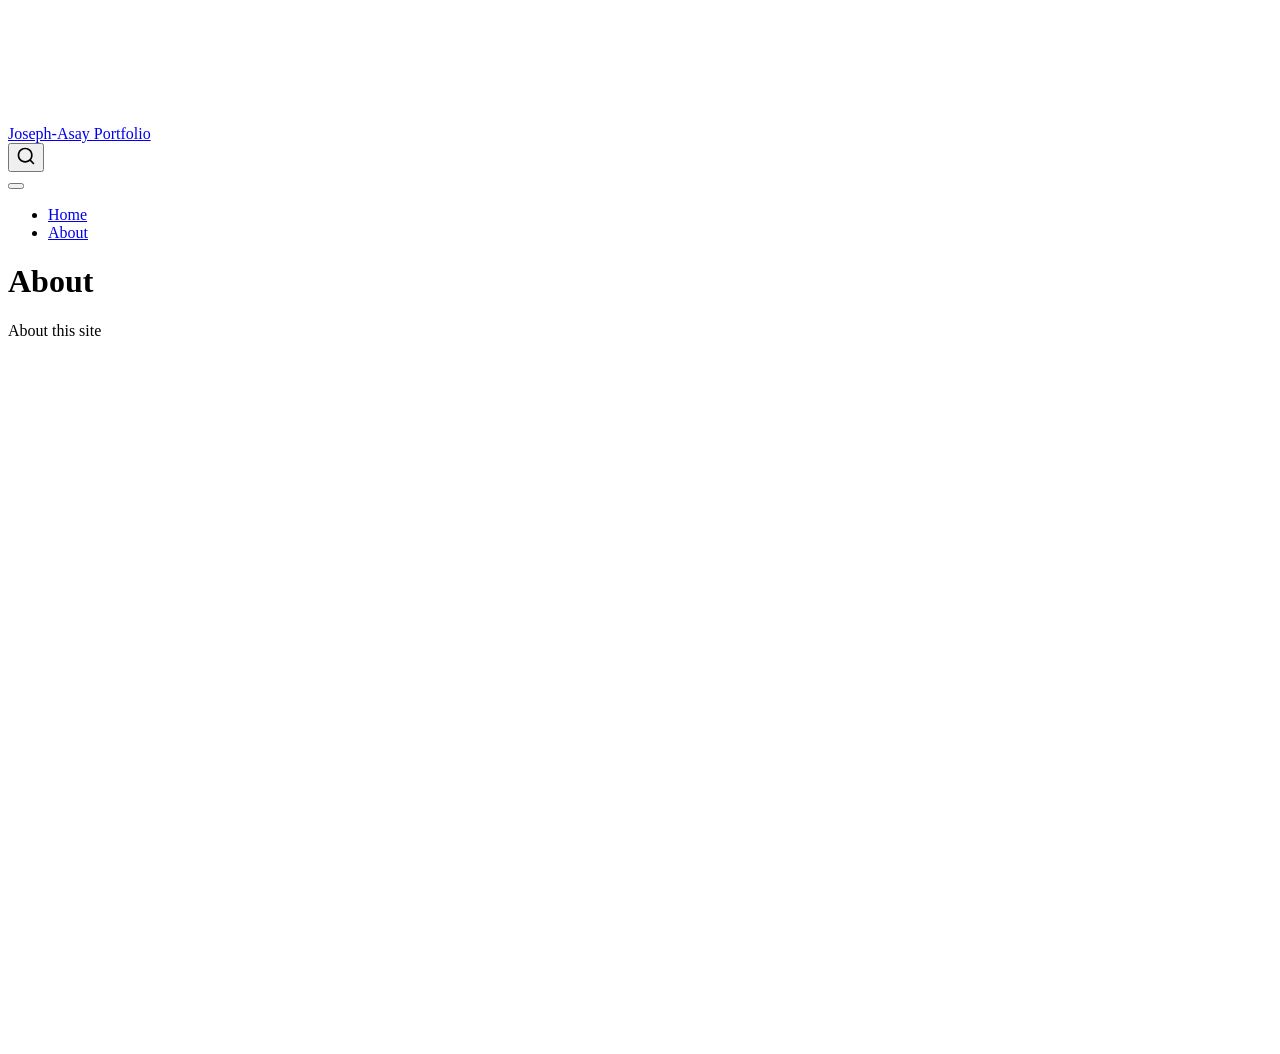
==== docs/about.html @ f4db393e "Initial commit: Quarto portfolio website" ====
<!DOCTYPE html>
<html xmlns="http://www.w3.org/1999/xhtml" lang="en" xml:lang="en"><head>

<meta charset="utf-8">
<meta name="generator" content="quarto-1.10.18">

<meta name="viewport" content="width=device-width, initial-scale=1.0, user-scalable=yes">


<title>About – Joseph-Asay Portfolio</title>
<style>
/* Default styles provided by pandoc.
** See https://pandoc.org/MANUAL.html#variables-for-html for config info.
*/
span.smallcaps{font-variant: small-caps;}
div.columns{display: flex; gap: 1.5em;}
div.column{flex: auto;}
@media screen {
div.columns{gap: min(4vw, 1.5em);}
div.column{overflow-x: auto;}
}
div.hanging-indent{margin-left: 1.5em; text-indent: -1.5em;}
ul.task-list{list-style: none;}
ul.task-list li input[type="checkbox"] {
  width: 0.8em;
  margin: 0 0.8em 0.2em -1em; /* quarto-specific, see https://github.com/quarto-dev/quarto-cli/issues/4556 */ 
  vertical-align: middle;
}
</style>


<script src="site_libs/quarto-nav/quarto-nav.js"></script>
<script src="site_libs/quarto-nav/headroom.min.js"></script>
<script src="site_libs/clipboard/clipboard.min.js"></script>
<script src="site_libs/quarto-search/autocomplete.umd.js"></script>
<script src="site_libs/quarto-search/fuse.min.js"></script>
<script src="site_libs/quarto-search/quarto-search.js"></script>
<meta name="quarto:offset" content="./">
<script src="site_libs/quarto-html/quarto.js" type="module"></script>
<script src="site_libs/quarto-html/tabsets/tabsets.js" type="module"></script>
<script src="site_libs/quarto-html/popper.min.js"></script>
<script src="site_libs/quarto-html/tippy.umd.min.js"></script>
<script src="site_libs/quarto-html/anchor.min.js"></script>
<link href="site_libs/quarto-html/tippy.css" rel="stylesheet">
<link href="site_libs/quarto-html/quarto-syntax-highlighting-64a204ab8560d761af7679ceaba22944.css" rel="stylesheet" id="quarto-text-highlighting-styles">
<script src="site_libs/bootstrap/bootstrap.min.js"></script>
<link href="site_libs/bootstrap/bootstrap-icons.css" rel="stylesheet">
<link href="site_libs/bootstrap/bootstrap-172ba59bd5e0b52282274ba0c0cc16fc.min.css" rel="stylesheet" append-hash="true" id="quarto-bootstrap" data-mode="light">
<script id="quarto-search-options" type="application/json">{
  "location": "navbar",
  "copy-button": false,
  "collapse-after": 3,
  "panel-placement": "end",
  "type": "overlay",
  "limit": 50,
  "keyboard-shortcut": [
    "f",
    "/",
    "s"
  ],
  "show-item-context": false,
  "language": {
    "search-no-results-text": "No results",
    "search-matching-documents-text": "matching documents",
    "search-copy-link-title": "Copy link to search",
    "search-hide-matches-text": "Hide additional matches",
    "search-more-match-text": "more match in this document",
    "search-more-matches-text": "more matches in this document",
    "search-clear-button-title": "Clear",
    "search-text-placeholder": "",
    "search-detached-cancel-button-title": "Cancel",
    "search-submit-button-title": "Submit",
    "search-label": "Search"
  }
}</script>


<link rel="stylesheet" href="styles.css">
</head>

<body class="nav-fixed quarto-light">

<div id="quarto-search-results"></div>
  <header id="quarto-header" class="headroom fixed-top">
    <nav class="navbar navbar-expand-lg " data-bs-theme="dark">
      <div class="navbar-container container-fluid">
      <div class="navbar-brand-container mx-auto">
    <a class="navbar-brand" href="./index.html">
    <span class="navbar-title">Joseph-Asay Portfolio</span>
    </a>
  </div>
            <div id="quarto-search" class="" title="Search"></div>
          <button class="navbar-toggler" type="button" data-bs-toggle="collapse" data-bs-target="#navbarCollapse" aria-controls="navbarCollapse" role="menu" aria-expanded="false" aria-label="Toggle navigation" onclick="if (window.quartoToggleHeadroom) { window.quartoToggleHeadroom(); }">
  <span class="navbar-toggler-icon"></span>
</button>
          <div class="collapse navbar-collapse" id="navbarCollapse">
            <ul class="navbar-nav navbar-nav-scroll me-auto">
  <li class="nav-item">
    <a class="nav-link" href="./index.html"> 
<span class="menu-text">Home</span></a>
  </li>  
  <li class="nav-item">
    <a class="nav-link active" href="./about.html" aria-current="page"> 
<span class="menu-text">About</span></a>
  </li>  
</ul>
          </div> <!-- /navcollapse -->
            <div class="quarto-navbar-tools">
</div>
      </div> <!-- /container-fluid -->
    </nav>
</header>
<!-- content -->
<div id="quarto-content" class="quarto-container page-columns page-rows-contents page-layout-article page-navbar">
<!-- sidebar -->
<!-- margin-sidebar -->
    <div id="quarto-margin-sidebar" class="sidebar margin-sidebar zindex-bottom">
        
    </div>
<!-- main -->
<main class="content" id="quarto-document-content">

<header id="title-block-header" class="quarto-title-block default">
<div class="quarto-title">
<h1 class="title">About</h1>
</div>



<div class="quarto-title-meta">

    
  
    
  </div>
  


</header>


<p>About this site</p>



</main> <!-- /main -->
<script id="quarto-html-after-body" type="application/javascript">
  window.document.addEventListener("DOMContentLoaded", function (event) {
    const icon = "";
    const anchorJS = new window.AnchorJS();
    anchorJS.options = {
      placement: 'right',
      icon: icon
    };
    anchorJS.add('.anchored');
    const isCodeAnnotation = (el) => {
      for (const clz of el.classList) {
        if (clz.startsWith('code-annotation-')) {                     
          return true;
        }
      }
      return false;
    }
    const onCopySuccess = function(e) {
      // button target
      const button = e.trigger;
      // don't keep focus
      button.blur();
      // flash "checked"
      button.classList.add('code-copy-button-checked');
      var currentTitle = button.getAttribute("title");
      button.setAttribute("title", "Copied!");
      let tooltip;
      if (window.bootstrap) {
        button.setAttribute("data-bs-toggle", "tooltip");
        button.setAttribute("data-bs-placement", "left");
        button.setAttribute("data-bs-title", "Copied!");
        tooltip = new bootstrap.Tooltip(button, 
          { trigger: "manual", 
            customClass: "code-copy-button-tooltip",
            offset: [0, -8]});
        tooltip.show();    
      }
      setTimeout(function() {
        if (tooltip) {
          tooltip.hide();
          button.removeAttribute("data-bs-title");
          button.removeAttribute("data-bs-toggle");
          button.removeAttribute("data-bs-placement");
        }
        button.setAttribute("title", currentTitle);
        button.classList.remove('code-copy-button-checked');
      }, 1000);
      // clear code selection
      e.clearSelection();
    }
    const getTextToCopy = function(trigger) {
      const outerScaffold = trigger.parentElement.cloneNode(true);
      const codeEl = outerScaffold.querySelector('code');
      for (const childEl of codeEl.children) {
        if (isCodeAnnotation(childEl)) {
          childEl.remove();
        }
      }
      return codeEl.innerText;
    }
    const clipboard = new window.ClipboardJS('.code-copy-button:not([data-in-quarto-modal])', {
      text: getTextToCopy
    });
    clipboard.on('success', onCopySuccess);
    if (window.document.getElementById('quarto-embedded-source-code-modal')) {
      const clipboardModal = new window.ClipboardJS('.code-copy-button[data-in-quarto-modal]', {
        text: getTextToCopy,
        container: window.document.getElementById('quarto-embedded-source-code-modal')
      });
      clipboardModal.on('success', onCopySuccess);
    }
      var localhostRegex = new RegExp(/^(?:http|https):\/\/localhost\:?[0-9]*\//);
      var mailtoRegex = new RegExp(/^mailto:/);
        var filterRegex = new RegExp('/' + window.location.host + '/');
      var isInternal = (href) => {
          return filterRegex.test(href) || localhostRegex.test(href) || mailtoRegex.test(href);
      }
      // Inspect non-navigation links and adorn them if external
     var links = window.document.querySelectorAll('a[href]:not(.nav-link):not(.navbar-brand):not(.toc-action):not(.sidebar-link):not(.sidebar-item-toggle):not(.pagination-link):not(.no-external):not([aria-hidden]):not(.dropdown-item):not(.quarto-navigation-tool):not(.about-link)');
      for (var i=0; i<links.length; i++) {
        const link = links[i];
        if (!isInternal(link.href)) {
          // undo the damage that might have been done by quarto-nav.js in the case of
          // links that we want to consider external
          if (link.dataset.originalHref !== undefined) {
            link.href = link.dataset.originalHref;
          }
        }
      }
    function tippyHover(el, contentFn, onTriggerFn, onUntriggerFn) {
      const config = {
        allowHTML: true,
        maxWidth: 500,
        delay: 100,
        arrow: false,
        appendTo: function(el) {
            return el.parentElement;
        },
        interactive: true,
        interactiveBorder: 10,
        theme: 'quarto',
        placement: 'bottom-start',
      };
      if (contentFn) {
        config.content = contentFn;
      }
      if (onTriggerFn) {
        config.onTrigger = onTriggerFn;
      }
      if (onUntriggerFn) {
        config.onUntrigger = onUntriggerFn;
      }
      window.tippy(el, config); 
    }
    const noterefs = window.document.querySelectorAll('a[role="doc-noteref"]');
    for (var i=0; i<noterefs.length; i++) {
      const ref = noterefs[i];
      tippyHover(ref, function() {
        // use id or data attribute instead here
        let href = ref.getAttribute('data-footnote-href') || ref.getAttribute('href');
        try { href = new URL(href).hash; } catch {}
        const id = href.replace(/^#\/?/, "");
        const note = window.document.getElementById(id);
        if (note) {
          return note.innerHTML;
        } else {
          return "";
        }
      });
    }
    const xrefs = window.document.querySelectorAll('a.quarto-xref');
    const processXRef = (id, note) => {
      // Strip column container classes
      const stripColumnClz = (el) => {
        el.classList.remove("page-full", "page-columns");
        if (el.children) {
          for (const child of el.children) {
            stripColumnClz(child);
          }
        }
      }
      stripColumnClz(note)
      if (id === null || id.startsWith('sec-')) {
        // Special case sections, only their first couple elements
        const container = document.createElement("div");
        if (note.children && note.children.length > 2) {
          container.appendChild(note.children[0].cloneNode(true));
          for (let i = 1; i < note.children.length; i++) {
            const child = note.children[i];
            if (child.tagName === "P" && child.innerText === "") {
              continue;
            } else {
              container.appendChild(child.cloneNode(true));
              break;
            }
          }
          if (window.Quarto?.typesetMath) {
            window.Quarto.typesetMath(container);
          }
          return container.innerHTML
        } else {
          if (window.Quarto?.typesetMath) {
            window.Quarto.typesetMath(note);
          }
          return note.innerHTML;
        }
      } else {
        // Remove any anchor links if they are present
        const anchorLink = note.querySelector('a.anchorjs-link');
        if (anchorLink) {
          anchorLink.remove();
        }
        if (window.Quarto?.typesetMath) {
          window.Quarto.typesetMath(note);
        }
        if (note.classList.contains("callout")) {
          return note.outerHTML;
        } else {
          return note.innerHTML;
        }
      }
    }
    for (var i=0; i<xrefs.length; i++) {
      const xref = xrefs[i];
      tippyHover(xref, undefined, function(instance) {
        instance.disable();
        let url = xref.getAttribute('href');
        let hash = undefined; 
        if (url.startsWith('#')) {
          hash = url;
        } else {
          try { hash = new URL(url).hash; } catch {}
        }
        if (hash) {
          const id = hash.replace(/^#\/?/, "");
          const note = window.document.getElementById(id);
          if (note !== null) {
            try {
              const html = processXRef(id, note.cloneNode(true));
              instance.setContent(html);
            } finally {
              instance.enable();
              instance.show();
            }
          } else {
            // See if we can fetch this
            fetch(url.split('#')[0])
            .then(res => res.text())
            .then(html => {
              const parser = new DOMParser();
              const htmlDoc = parser.parseFromString(html, "text/html");
              const note = htmlDoc.getElementById(id);
              if (note !== null) {
                const html = processXRef(id, note);
                instance.setContent(html);
              } 
            }).finally(() => {
              instance.enable();
              instance.show();
            });
          }
        } else {
          // See if we can fetch a full url (with no hash to target)
          // This is a special case and we should probably do some content thinning / targeting
          fetch(url)
          .then(res => res.text())
          .then(html => {
            const parser = new DOMParser();
            const htmlDoc = parser.parseFromString(html, "text/html");
            const note = htmlDoc.querySelector('main.content');
            if (note !== null) {
              // This should only happen for chapter cross references
              // (since there is no id in the URL)
              // remove the first header
              if (note.children.length > 0 && note.children[0].tagName === "HEADER") {
                note.children[0].remove();
              }
              const html = processXRef(null, note);
              instance.setContent(html);
            } 
          }).finally(() => {
            instance.enable();
            instance.show();
          });
        }
      }, function(instance) {
      });
    }
        let selectedAnnoteEl;
        const selectorForAnnotation = ( cell, annotation) => {
          let cellAttr = 'data-code-cell="' + cell + '"';
          let lineAttr = 'data-code-annotation="' +  annotation + '"';
          const selector = 'span[' + cellAttr + '][' + lineAttr + ']';
          return selector;
        }
        const selectCodeLines = (annoteEl) => {
          const doc = window.document;
          const targetCell = annoteEl.getAttribute("data-target-cell");
          const targetAnnotation = annoteEl.getAttribute("data-target-annotation");
          const annoteSpan = window.document.querySelector(selectorForAnnotation(targetCell, targetAnnotation));
          const lines = annoteSpan.getAttribute("data-code-lines").split(",");
          const lineIds = lines.map((line) => {
            return targetCell + "-" + line;
          })
          let top = null;
          let height = null;
          let parent = null;
          if (lineIds.length > 0) {
              //compute the position of the single el (top and bottom and make a div)
              const el = window.document.getElementById(lineIds[0]);
              top = el.offsetTop;
              height = el.offsetHeight;
              parent = el.parentElement.parentElement;
            if (lineIds.length > 1) {
              const lastEl = window.document.getElementById(lineIds[lineIds.length - 1]);
              const bottom = lastEl.offsetTop + lastEl.offsetHeight;
              height = bottom - top;
            }
            if (top !== null && height !== null && parent !== null) {
              // cook up a div (if necessary) and position it 
              let div = window.document.getElementById("code-annotation-line-highlight");
              if (div === null) {
                div = window.document.createElement("div");
                div.setAttribute("id", "code-annotation-line-highlight");
                div.style.position = 'absolute';
                parent.appendChild(div);
              }
              div.style.top = top - 2 + "px";
              div.style.height = height + 4 + "px";
              div.style.left = 0;
              let gutterDiv = window.document.getElementById("code-annotation-line-highlight-gutter");
              if (gutterDiv === null) {
                gutterDiv = window.document.createElement("div");
                gutterDiv.setAttribute("id", "code-annotation-line-highlight-gutter");
                gutterDiv.style.position = 'absolute';
                const codeCell = window.document.getElementById(targetCell);
                const gutter = codeCell.querySelector('.code-annotation-gutter');
                gutter.appendChild(gutterDiv);
              }
              gutterDiv.style.top = top - 2 + "px";
              gutterDiv.style.height = height + 4 + "px";
            }
            selectedAnnoteEl = annoteEl;
          }
        };
        const unselectCodeLines = () => {
          const elementsIds = ["code-annotation-line-highlight", "code-annotation-line-highlight-gutter"];
          elementsIds.forEach((elId) => {
            const div = window.document.getElementById(elId);
            if (div) {
              div.remove();
            }
          });
          selectedAnnoteEl = undefined;
        };
          // Handle positioning of the toggle
      window.addEventListener(
        "resize",
        throttle(() => {
          elRect = undefined;
          if (selectedAnnoteEl) {
            selectCodeLines(selectedAnnoteEl);
          }
        }, 10)
      );
      function throttle(fn, ms) {
      let throttle = false;
      let timer;
        return (...args) => {
          if(!throttle) { // first call gets through
              fn.apply(this, args);
              throttle = true;
          } else { // all the others get throttled
              if(timer) clearTimeout(timer); // cancel #2
              timer = setTimeout(() => {
                fn.apply(this, args);
                timer = throttle = false;
              }, ms);
          }
        };
      }
        // Attach click handler to the DT
        const annoteDls = window.document.querySelectorAll('dt[data-target-cell]');
        for (const annoteDlNode of annoteDls) {
          annoteDlNode.addEventListener('click', (event) => {
            const clickedEl = event.target;
            if (clickedEl !== selectedAnnoteEl) {
              unselectCodeLines();
              const activeEl = window.document.querySelector('dt[data-target-cell].code-annotation-active');
              if (activeEl) {
                activeEl.classList.remove('code-annotation-active');
              }
              selectCodeLines(clickedEl);
              clickedEl.classList.add('code-annotation-active');
            } else {
              // Unselect the line
              unselectCodeLines();
              clickedEl.classList.remove('code-annotation-active');
            }
          });
        }
    const findCites = (el) => {
      const parentEl = el.parentElement;
      if (parentEl) {
        const cites = parentEl.dataset.cites;
        if (cites) {
          return {
            el,
            cites: cites.split(' ')
          };
        } else {
          return findCites(el.parentElement)
        }
      } else {
        return undefined;
      }
    };
    var bibliorefs = window.document.querySelectorAll('a[role="doc-biblioref"]');
    for (var i=0; i<bibliorefs.length; i++) {
      const ref = bibliorefs[i];
      const citeInfo = findCites(ref);
      if (citeInfo) {
        tippyHover(citeInfo.el, function() {
          var popup = window.document.createElement('div');
          citeInfo.cites.forEach(function(cite) {
            var citeDiv = window.document.createElement('div');
            citeDiv.classList.add('hanging-indent');
            citeDiv.classList.add('csl-entry');
            var biblioDiv = window.document.getElementById('ref-' + cite);
            if (biblioDiv) {
              citeDiv.innerHTML = biblioDiv.innerHTML;
            }
            popup.appendChild(citeDiv);
          });
          return popup.innerHTML;
        });
      }
    }
  });
  </script>
</div> <!-- /content -->




</body></html>
---- docs/site_libs/quarto-html/tippy.css ----
.tippy-box[data-animation=fade][data-state=hidden]{opacity:0}[data-tippy-root]{max-width:calc(100vw - 10px)}.tippy-box{position:relative;background-color:#333;color:#fff;border-radius:4px;font-size:14px;line-height:1.4;white-space:normal;outline:0;transition-property:transform,visibility,opacity}.tippy-box[data-placement^=top]>.tippy-arrow{bottom:0}.tippy-box[data-placement^=top]>.tippy-arrow:before{bottom:-7px;left:0;border-width:8px 8px 0;border-top-color:initial;transform-origin:center top}.tippy-box[data-placement^=bottom]>.tippy-arrow{top:0}.tippy-box[data-placement^=bottom]>.tippy-arrow:before{top:-7px;left:0;border-width:0 8px 8px;border-bottom-color:initial;transform-origin:center bottom}.tippy-box[data-placement^=left]>.tippy-arrow{right:0}.tippy-box[data-placement^=left]>.tippy-arrow:before{border-width:8px 0 8px 8px;border-left-color:initial;right:-7px;transform-origin:center left}.tippy-box[data-placement^=right]>.tippy-arrow{left:0}.tippy-box[data-placement^=right]>.tippy-arrow:before{left:-7px;border-width:8px 8px 8px 0;border-right-color:initial;transform-origin:center right}.tippy-box[data-inertia][data-state=visible]{transition-timing-function:cubic-bezier(.54,1.5,.38,1.11)}.tippy-arrow{width:16px;height:16px;color:#333}.tippy-arrow:before{content:"";position:absolute;border-color:transparent;border-style:solid}.tippy-content{position:relative;padding:5px 9px;z-index:1}
---- docs/site_libs/quarto-html/quarto-syntax-highlighting-64a204ab8560d761af7679ceaba22944.css ----
/* quarto syntax highlight colors */
:root {
  --quarto-hl-ot-color: #003B4F;
  --quarto-hl-at-color: #657422;
  --quarto-hl-ss-color: #20794D;
  --quarto-hl-an-color: #5E5E5E;
  --quarto-hl-fu-color: #4758AB;
  --quarto-hl-st-color: #20794D;
  --quarto-hl-cf-color: #003B4F;
  --quarto-hl-op-color: #5E5E5E;
  --quarto-hl-er-color: #AD0000;
  --quarto-hl-bn-color: #AD0000;
  --quarto-hl-al-color: #AD0000;
  --quarto-hl-va-color: #111111;
  --quarto-hl-bu-color: inherit;
  --quarto-hl-ex-color: inherit;
  --quarto-hl-pp-color: #AD0000;
  --quarto-hl-in-color: #5E5E5E;
  --quarto-hl-vs-color: #20794D;
  --quarto-hl-wa-color: #5E5E5E;
  --quarto-hl-do-color: #5E5E5E;
  --quarto-hl-im-color: #00769E;
  --quarto-hl-ch-color: #20794D;
  --quarto-hl-dt-color: #AD0000;
  --quarto-hl-fl-color: #AD0000;
  --quarto-hl-co-color: #5E5E5E;
  --quarto-hl-cv-color: #5E5E5E;
  --quarto-hl-cn-color: #8f5902;
  --quarto-hl-sc-color: #5E5E5E;
  --quarto-hl-dv-color: #AD0000;
  --quarto-hl-kw-color: #003B4F;
}

/* other quarto variables */
:root {
  --quarto-font-monospace: SFMono-Regular, Menlo, Monaco, Consolas, "Liberation Mono", "Courier New", monospace;
}

/* syntax highlight based on Pandoc's rules */
pre > code.sourceCode > span {
  color: #003B4F;
}

code.sourceCode > span {
  color: #003B4F;
}

div.sourceCode,
div.sourceCode pre.sourceCode {
  color: #003B4F;
}

/* Normal */
code span {
  color: #003B4F;
}

/* Alert */
code span.al {
  color: #AD0000;
  font-style: inherit;
}

/* Annotation */
code span.an {
  color: #5E5E5E;
  font-style: inherit;
}

/* Attribute */
code span.at {
  color: #657422;
  font-style: inherit;
}

/* BaseN */
code span.bn {
  color: #AD0000;
  font-style: inherit;
}

/* BuiltIn */
code span.bu {
  font-style: inherit;
}

/* ControlFlow */
code span.cf {
  color: #003B4F;
  font-weight: bold;
  font-style: inherit;
}

/* Char */
code span.ch {
  color: #20794D;
  font-style: inherit;
}

/* Constant */
code span.cn {
  color: #8f5902;
  font-style: inherit;
}

/* Comment */
code span.co {
  color: #5E5E5E;
  font-style: inherit;
}

/* CommentVar */
code span.cv {
  color: #5E5E5E;
  font-style: italic;
}

/* Documentation */
code span.do {
  color: #5E5E5E;
  font-style: italic;
}

/* DataType */
code span.dt {
  color: #AD0000;
  font-style: inherit;
}

/* DecVal */
code span.dv {
  color: #AD0000;
  font-style: inherit;
}

/* Error */
code span.er {
  color: #AD0000;
  font-style: inherit;
}

/* Extension */
code span.ex {
  font-style: inherit;
}

/* Float */
code span.fl {
  color: #AD0000;
  font-style: inherit;
}

/* Function */
code span.fu {
  color: #4758AB;
  font-style: inherit;
}

/* Import */
code span.im {
  color: #00769E;
  font-style: inherit;
}

/* Information */
code span.in {
  color: #5E5E5E;
  font-style: inherit;
}

/* Keyword */
code span.kw {
  color: #003B4F;
  font-weight: bold;
  font-style: inherit;
}

/* Operator */
code span.op {
  color: #5E5E5E;
  font-style: inherit;
}

/* Other */
code span.ot {
  color: #003B4F;
  font-style: inherit;
}

/* Preprocessor */
code span.pp {
  color: #AD0000;
  font-style: inherit;
}

/* SpecialChar */
code span.sc {
  color: #5E5E5E;
  font-style: inherit;
}

/* SpecialString */
code span.ss {
  color: #20794D;
  font-style: inherit;
}

/* String */
code span.st {
  color: #20794D;
  font-style: inherit;
}

/* Variable */
code span.va {
  color: #111111;
  font-style: inherit;
}

/* VerbatimString */
code span.vs {
  color: #20794D;
  font-style: inherit;
}

/* Warning */
code span.wa {
  color: #5E5E5E;
  font-style: italic;
}

.prevent-inlining {
  content: "</";
}

/*# sourceMappingURL=9d8d5bb603a83b8298b89080a598c93b.css.map */
---- docs/styles.css ----
/* css styles */
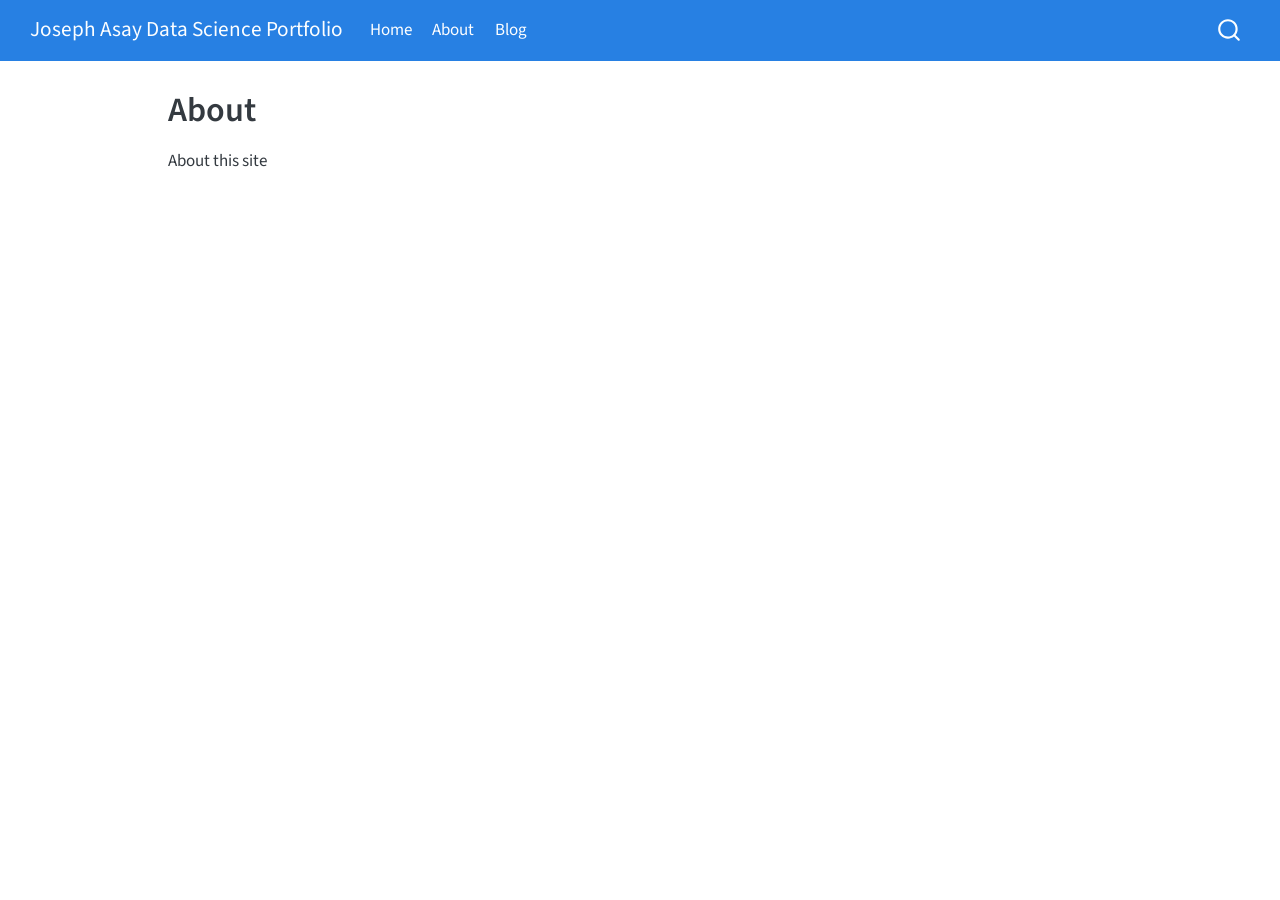
==== commit a93c0887: "Add basketball possessions tutorial blog" ====
--- a/docs/about.html
+++ b/docs/about.html
@@ -7,7 +7,7 @@
 <meta name="viewport" content="width=device-width, initial-scale=1.0, user-scalable=yes">
 
 
-<title>About – Joseph-Asay Portfolio</title>
+<title>About – Joseph Asay Data Science Portfolio</title>
 <style>
 /* Default styles provided by pandoc.
 ** See https://pandoc.org/MANUAL.html#variables-for-html for config info.
@@ -45,7 +45,7 @@
 <link href="site_libs/quarto-html/quarto-syntax-highlighting-64a204ab8560d761af7679ceaba22944.css" rel="stylesheet" id="quarto-text-highlighting-styles">
 <script src="site_libs/bootstrap/bootstrap.min.js"></script>
 <link href="site_libs/bootstrap/bootstrap-icons.css" rel="stylesheet">
-<link href="site_libs/bootstrap/bootstrap-172ba59bd5e0b52282274ba0c0cc16fc.min.css" rel="stylesheet" append-hash="true" id="quarto-bootstrap" data-mode="light">
+<link href="site_libs/bootstrap/bootstrap-221fb94c3ec07aa7e68c2d5abc4fc18e.min.css" rel="stylesheet" append-hash="true" id="quarto-bootstrap" data-mode="light">
 <script id="quarto-search-options" type="application/json">{
   "location": "navbar",
   "copy-button": false,
@@ -86,7 +86,7 @@
       <div class="navbar-container container-fluid">
       <div class="navbar-brand-container mx-auto">
     <a class="navbar-brand" href="./index.html">
-    <span class="navbar-title">Joseph-Asay Portfolio</span>
+    <span class="navbar-title">Joseph Asay Data Science Portfolio</span>
     </a>
   </div>
             <div id="quarto-search" class="" title="Search"></div>
@@ -102,6 +102,10 @@
   <li class="nav-item">
     <a class="nav-link active" href="./about.html" aria-current="page"> 
 <span class="menu-text">About</span></a>
+  </li>  
+  <li class="nav-item">
+    <a class="nav-link" href="./blog.html"> 
+<span class="menu-text">Blog</span></a>
   </li>  
 </ul>
           </div> <!-- /navcollapse -->
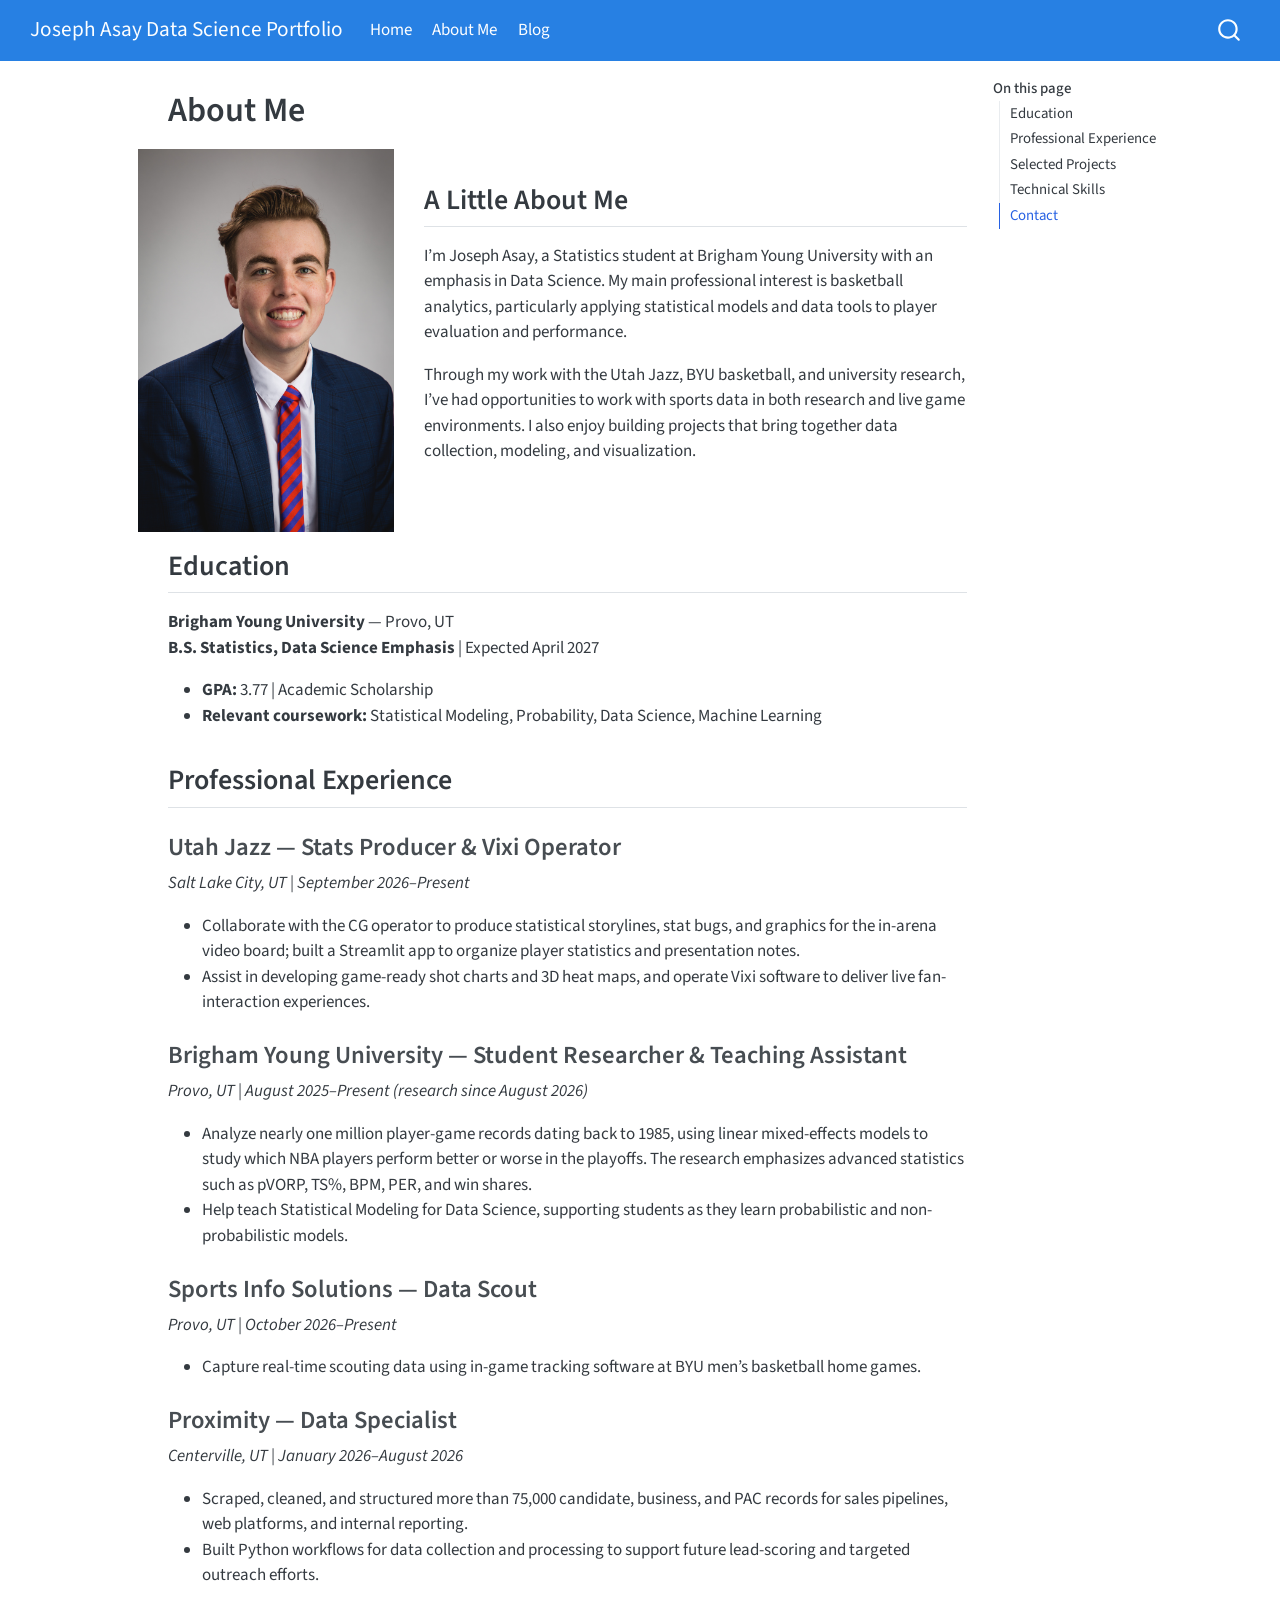
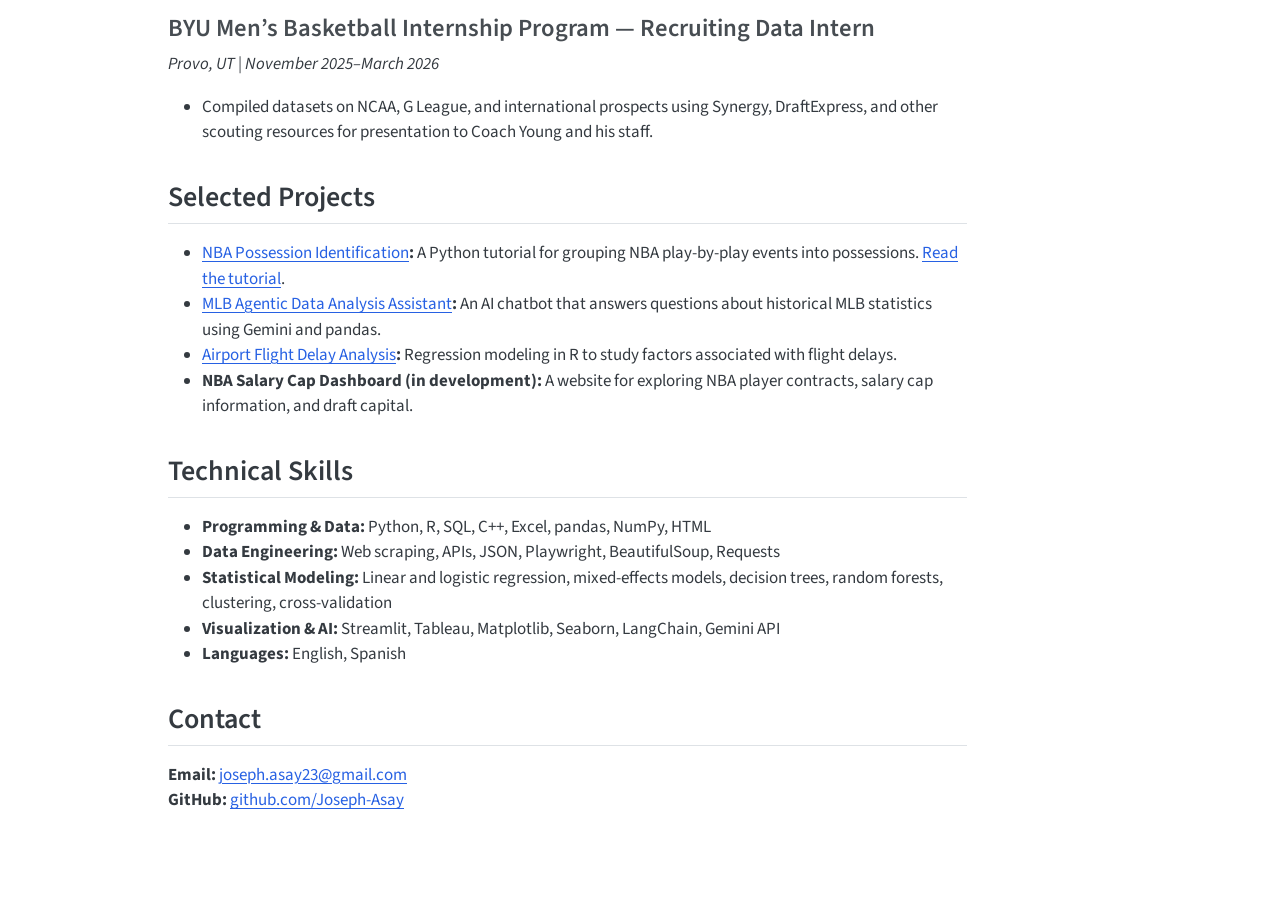
==== commit 41b36a08: "Update portfolio homepage and about page" ====
--- a/docs/about.html
+++ b/docs/about.html
@@ -7,7 +7,7 @@
 <meta name="viewport" content="width=device-width, initial-scale=1.0, user-scalable=yes">
 
 
-<title>About – Joseph Asay Data Science Portfolio</title>
+<title>About Me – Joseph Asay Data Science Portfolio</title>
 <style>
 /* Default styles provided by pandoc.
 ** See https://pandoc.org/MANUAL.html#variables-for-html for config info.
@@ -101,7 +101,7 @@
   </li>  
   <li class="nav-item">
     <a class="nav-link active" href="./about.html" aria-current="page"> 
-<span class="menu-text">About</span></a>
+<span class="menu-text">About Me</span></a>
   </li>  
   <li class="nav-item">
     <a class="nav-link" href="./blog.html"> 
@@ -118,15 +118,32 @@
 <div id="quarto-content" class="quarto-container page-columns page-rows-contents page-layout-article page-navbar">
 <!-- sidebar -->
 <!-- margin-sidebar -->
-    <div id="quarto-margin-sidebar" class="sidebar margin-sidebar zindex-bottom">
-        
+    <div id="quarto-margin-sidebar" class="sidebar margin-sidebar">
+        <nav id="TOC" role="doc-toc" class="toc-active">
+    <h2 id="toc-title">On this page</h2>
+   
+  <ul>
+  <li><a href="#education" id="toc-education" class="nav-link active" data-scroll-target="#education">Education</a></li>
+  <li><a href="#professional-experience" id="toc-professional-experience" class="nav-link" data-scroll-target="#professional-experience">Professional Experience</a>
+  <ul class="collapse">
+  <li><a href="#utah-jazz-stats-producer-vixi-operator" id="toc-utah-jazz-stats-producer-vixi-operator" class="nav-link" data-scroll-target="#utah-jazz-stats-producer-vixi-operator">Utah Jazz — Stats Producer &amp; Vixi Operator</a></li>
+  <li><a href="#brigham-young-university-student-researcher-teaching-assistant" id="toc-brigham-young-university-student-researcher-teaching-assistant" class="nav-link" data-scroll-target="#brigham-young-university-student-researcher-teaching-assistant">Brigham Young University — Student Researcher &amp; Teaching Assistant</a></li>
+  <li><a href="#sports-info-solutions-data-scout" id="toc-sports-info-solutions-data-scout" class="nav-link" data-scroll-target="#sports-info-solutions-data-scout">Sports Info Solutions — Data Scout</a></li>
+  <li><a href="#proximity-data-specialist" id="toc-proximity-data-specialist" class="nav-link" data-scroll-target="#proximity-data-specialist">Proximity — Data Specialist</a></li>
+  <li><a href="#byu-mens-basketball-internship-program-recruiting-data-intern" id="toc-byu-mens-basketball-internship-program-recruiting-data-intern" class="nav-link" data-scroll-target="#byu-mens-basketball-internship-program-recruiting-data-intern">BYU Men’s Basketball Internship Program — Recruiting Data Intern</a></li>
+  </ul></li>
+  <li><a href="#selected-projects" id="toc-selected-projects" class="nav-link" data-scroll-target="#selected-projects">Selected Projects</a></li>
+  <li><a href="#technical-skills" id="toc-technical-skills" class="nav-link" data-scroll-target="#technical-skills">Technical Skills</a></li>
+  <li><a href="#contact" id="toc-contact" class="nav-link" data-scroll-target="#contact">Contact</a></li>
+  </ul>
+</nav>
     </div>
 <!-- main -->
 <main class="content" id="quarto-document-content">
 
 <header id="title-block-header" class="quarto-title-block default">
 <div class="quarto-title">
-<h1 class="title">About</h1>
+<h1 class="title">About Me</h1>
 </div>
 
 
@@ -143,9 +160,93 @@
 </header>
 
 
-<p>About this site</p>
-
-
+<div class="columns">
+<div class="column" style="width:32%;">
+<p><img src="profile.jpg" alt="Joseph Asay" style="width: 100%; transform: translateX(-30px);"></p>
+</div><div class="column" style="width:68%;">
+<section id="a-little-about-me" class="level2">
+<h2 class="anchored" data-anchor-id="a-little-about-me">A Little About Me</h2>
+<p>I’m Joseph Asay, a Statistics student at Brigham Young University with an emphasis in Data Science. My main professional interest is basketball analytics, particularly applying statistical models and data tools to player evaluation and performance.</p>
+<p>Through my work with the Utah Jazz, BYU basketball, and university research, I’ve had opportunities to work with sports data in both research and live game environments. I also enjoy building projects that bring together data collection, modeling, and visualization.</p>
+</section>
+</div>
+</div>
+<section id="education" class="level2">
+<h2 class="anchored" data-anchor-id="education">Education</h2>
+<p><strong>Brigham Young University</strong> — Provo, UT<br>
+<strong>B.S. Statistics, Data Science Emphasis</strong> | Expected April 2027</p>
+<ul>
+<li><strong>GPA:</strong> 3.77 | Academic Scholarship</li>
+<li><strong>Relevant coursework:</strong> Statistical Modeling, Probability, Data Science, Machine Learning</li>
+</ul>
+</section>
+<section id="professional-experience" class="level2">
+<h2 class="anchored" data-anchor-id="professional-experience">Professional Experience</h2>
+<section id="utah-jazz-stats-producer-vixi-operator" class="level3">
+<h3 class="anchored" data-anchor-id="utah-jazz-stats-producer-vixi-operator">Utah Jazz — Stats Producer &amp; Vixi Operator</h3>
+<p><em>Salt Lake City, UT | September 2026–Present</em></p>
+<ul>
+<li>Collaborate with the CG operator to produce statistical storylines, stat bugs, and graphics for the in-arena video board; built a Streamlit app to organize player statistics and presentation notes.</li>
+<li>Assist in developing game-ready shot charts and 3D heat maps, and operate Vixi software to deliver live fan-interaction experiences.</li>
+</ul>
+</section>
+<section id="brigham-young-university-student-researcher-teaching-assistant" class="level3">
+<h3 class="anchored" data-anchor-id="brigham-young-university-student-researcher-teaching-assistant">Brigham Young University — Student Researcher &amp; Teaching Assistant</h3>
+<p><em>Provo, UT | August 2025–Present (research since August 2026)</em></p>
+<ul>
+<li>Analyze nearly one million player-game records dating back to 1985, using linear mixed-effects models to study which NBA players perform better or worse in the playoffs. The research emphasizes advanced statistics such as pVORP, TS%, BPM, PER, and win shares.</li>
+<li>Help teach Statistical Modeling for Data Science, supporting students as they learn probabilistic and non-probabilistic models.</li>
+</ul>
+</section>
+<section id="sports-info-solutions-data-scout" class="level3">
+<h3 class="anchored" data-anchor-id="sports-info-solutions-data-scout">Sports Info Solutions — Data Scout</h3>
+<p><em>Provo, UT | October 2026–Present</em></p>
+<ul>
+<li>Capture real-time scouting data using in-game tracking software at BYU men’s basketball home games.</li>
+</ul>
+</section>
+<section id="proximity-data-specialist" class="level3">
+<h3 class="anchored" data-anchor-id="proximity-data-specialist">Proximity — Data Specialist</h3>
+<p><em>Centerville, UT | January 2026–August 2026</em></p>
+<ul>
+<li>Scraped, cleaned, and structured more than 75,000 candidate, business, and PAC records for sales pipelines, web platforms, and internal reporting.</li>
+<li>Built Python workflows for data collection and processing to support future lead-scoring and targeted outreach efforts.</li>
+</ul>
+</section>
+<section id="byu-mens-basketball-internship-program-recruiting-data-intern" class="level3">
+<h3 class="anchored" data-anchor-id="byu-mens-basketball-internship-program-recruiting-data-intern">BYU Men’s Basketball Internship Program — Recruiting Data Intern</h3>
+<p><em>Provo, UT | November 2025–March 2026</em></p>
+<ul>
+<li>Compiled datasets on NCAA, G League, and international prospects using Synergy, DraftExpress, and other scouting resources for presentation to Coach Young and his staff.</li>
+</ul>
+</section>
+</section>
+<section id="selected-projects" class="level2">
+<h2 class="anchored" data-anchor-id="selected-projects">Selected Projects</h2>
+<ul>
+<li><strong><a href="https://github.com/Joseph-Asay/github_pages_portfolio">NBA Possession Identification</a>:</strong> A Python tutorial for grouping NBA play-by-play events into possessions. <a href="./blog.html">Read the tutorial</a>.</li>
+<li><strong><a href="https://github.com/Joseph-Asay/MLB_Agentic_Chatbot">MLB Agentic Data Analysis Assistant</a>:</strong> An AI chatbot that answers questions about historical MLB statistics using Gemini and pandas.</li>
+<li><strong><a href="https://github.com/Joseph-Asay/Flight_Delay_Analysis">Airport Flight Delay Analysis</a>:</strong> Regression modeling in R to study factors associated with flight delays.</li>
+<li><strong>NBA Salary Cap Dashboard (in development):</strong> A website for exploring NBA player contracts, salary cap information, and draft capital.</li>
+</ul>
+</section>
+<section id="technical-skills" class="level2">
+<h2 class="anchored" data-anchor-id="technical-skills">Technical Skills</h2>
+<ul>
+<li><strong>Programming &amp; Data:</strong> Python, R, SQL, C++, Excel, pandas, NumPy, HTML</li>
+<li><strong>Data Engineering:</strong> Web scraping, APIs, JSON, Playwright, BeautifulSoup, Requests</li>
+<li><strong>Statistical Modeling:</strong> Linear and logistic regression, mixed-effects models, decision trees, random forests, clustering, cross-validation</li>
+<li><strong>Visualization &amp; AI:</strong> Streamlit, Tableau, Matplotlib, Seaborn, LangChain, Gemini API</li>
+<li><strong>Languages:</strong> English, Spanish</li>
+</ul>
+</section>
+<section id="contact" class="level2">
+<h2 class="anchored" data-anchor-id="contact">Contact</h2>
+<p><strong>Email:</strong> <a href="mailto:joseph.asay23@gmail.com">joseph.asay23@gmail.com</a><br>
+<strong>GitHub:</strong> <a href="https://github.com/Joseph-Asay">github.com/Joseph-Asay</a></p>
+
+
+</section>
 
 </main> <!-- /main -->
 <script id="quarto-html-after-body" type="application/javascript">
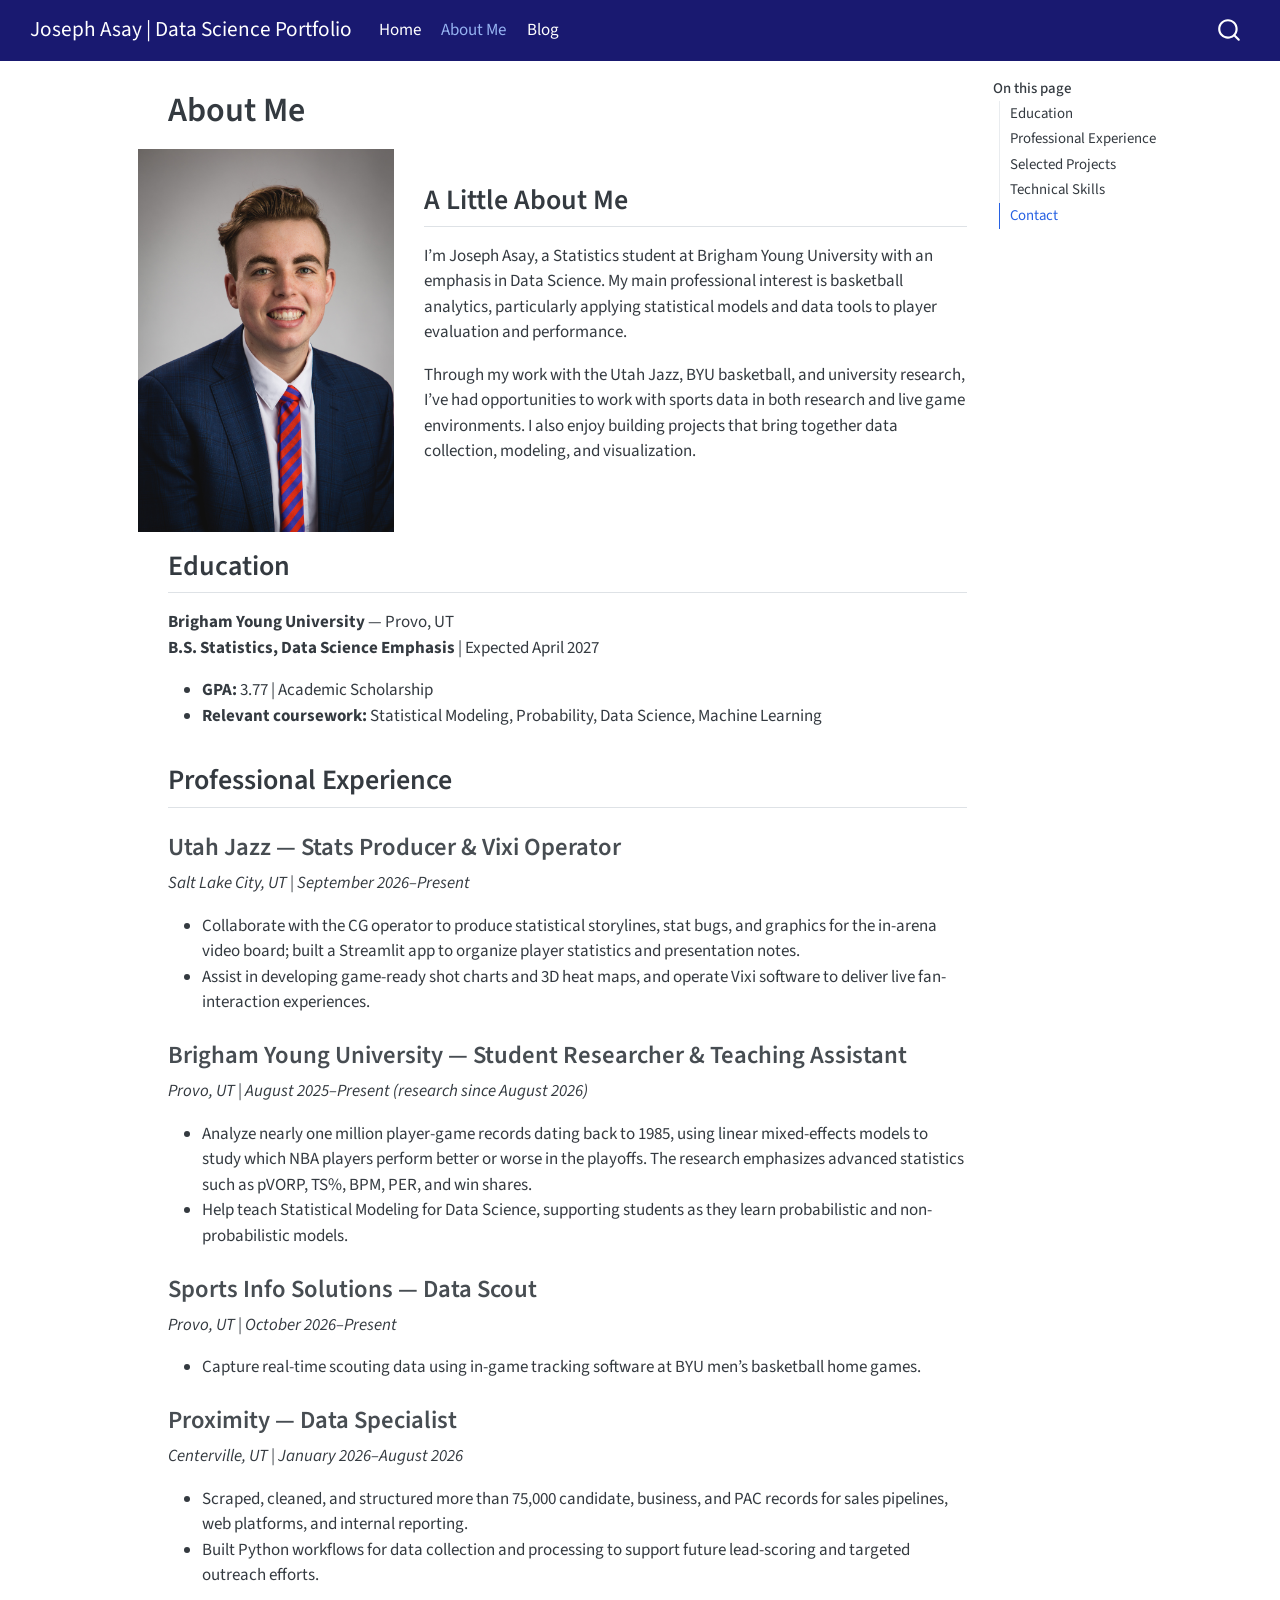
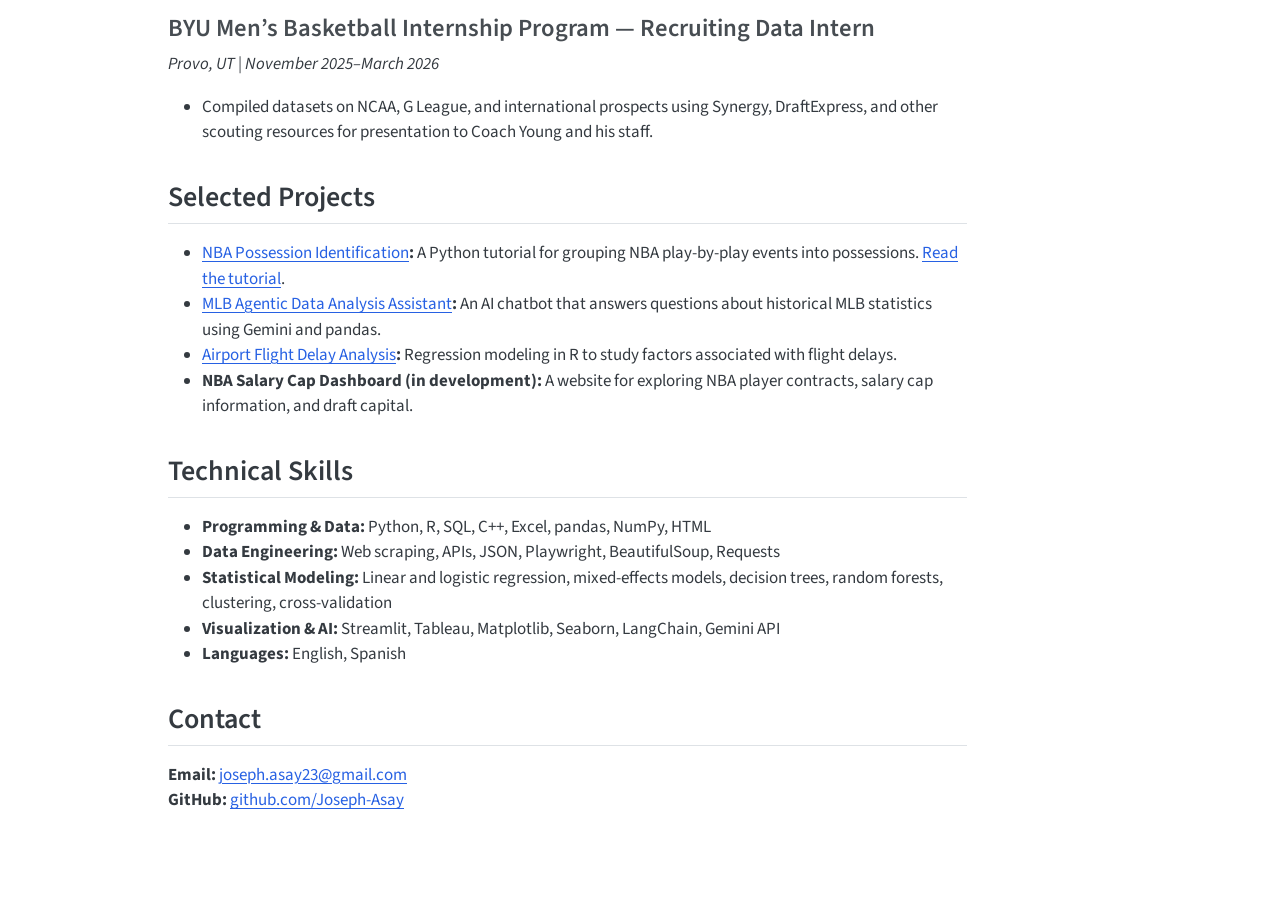
==== commit fc32468e: "Add README and update color/title" ====
--- a/docs/about.html
+++ b/docs/about.html
@@ -7,7 +7,7 @@
 <meta name="viewport" content="width=device-width, initial-scale=1.0, user-scalable=yes">
 
 
-<title>About Me – Joseph Asay Data Science Portfolio</title>
+<title>About Me – Joseph Asay | Data Science Portfolio</title>
 <style>
 /* Default styles provided by pandoc.
 ** See https://pandoc.org/MANUAL.html#variables-for-html for config info.
@@ -45,7 +45,7 @@
 <link href="site_libs/quarto-html/quarto-syntax-highlighting-64a204ab8560d761af7679ceaba22944.css" rel="stylesheet" id="quarto-text-highlighting-styles">
 <script src="site_libs/bootstrap/bootstrap.min.js"></script>
 <link href="site_libs/bootstrap/bootstrap-icons.css" rel="stylesheet">
-<link href="site_libs/bootstrap/bootstrap-221fb94c3ec07aa7e68c2d5abc4fc18e.min.css" rel="stylesheet" append-hash="true" id="quarto-bootstrap" data-mode="light">
+<link href="site_libs/bootstrap/bootstrap-12db1cee02c1be9a93b32a19c15b35fb.min.css" rel="stylesheet" append-hash="true" id="quarto-bootstrap" data-mode="light">
 <script id="quarto-search-options" type="application/json">{
   "location": "navbar",
   "copy-button": false,
@@ -86,7 +86,7 @@
       <div class="navbar-container container-fluid">
       <div class="navbar-brand-container mx-auto">
     <a class="navbar-brand" href="./index.html">
-    <span class="navbar-title">Joseph Asay Data Science Portfolio</span>
+    <span class="navbar-title">Joseph Asay | Data Science Portfolio</span>
     </a>
   </div>
             <div id="quarto-search" class="" title="Search"></div>
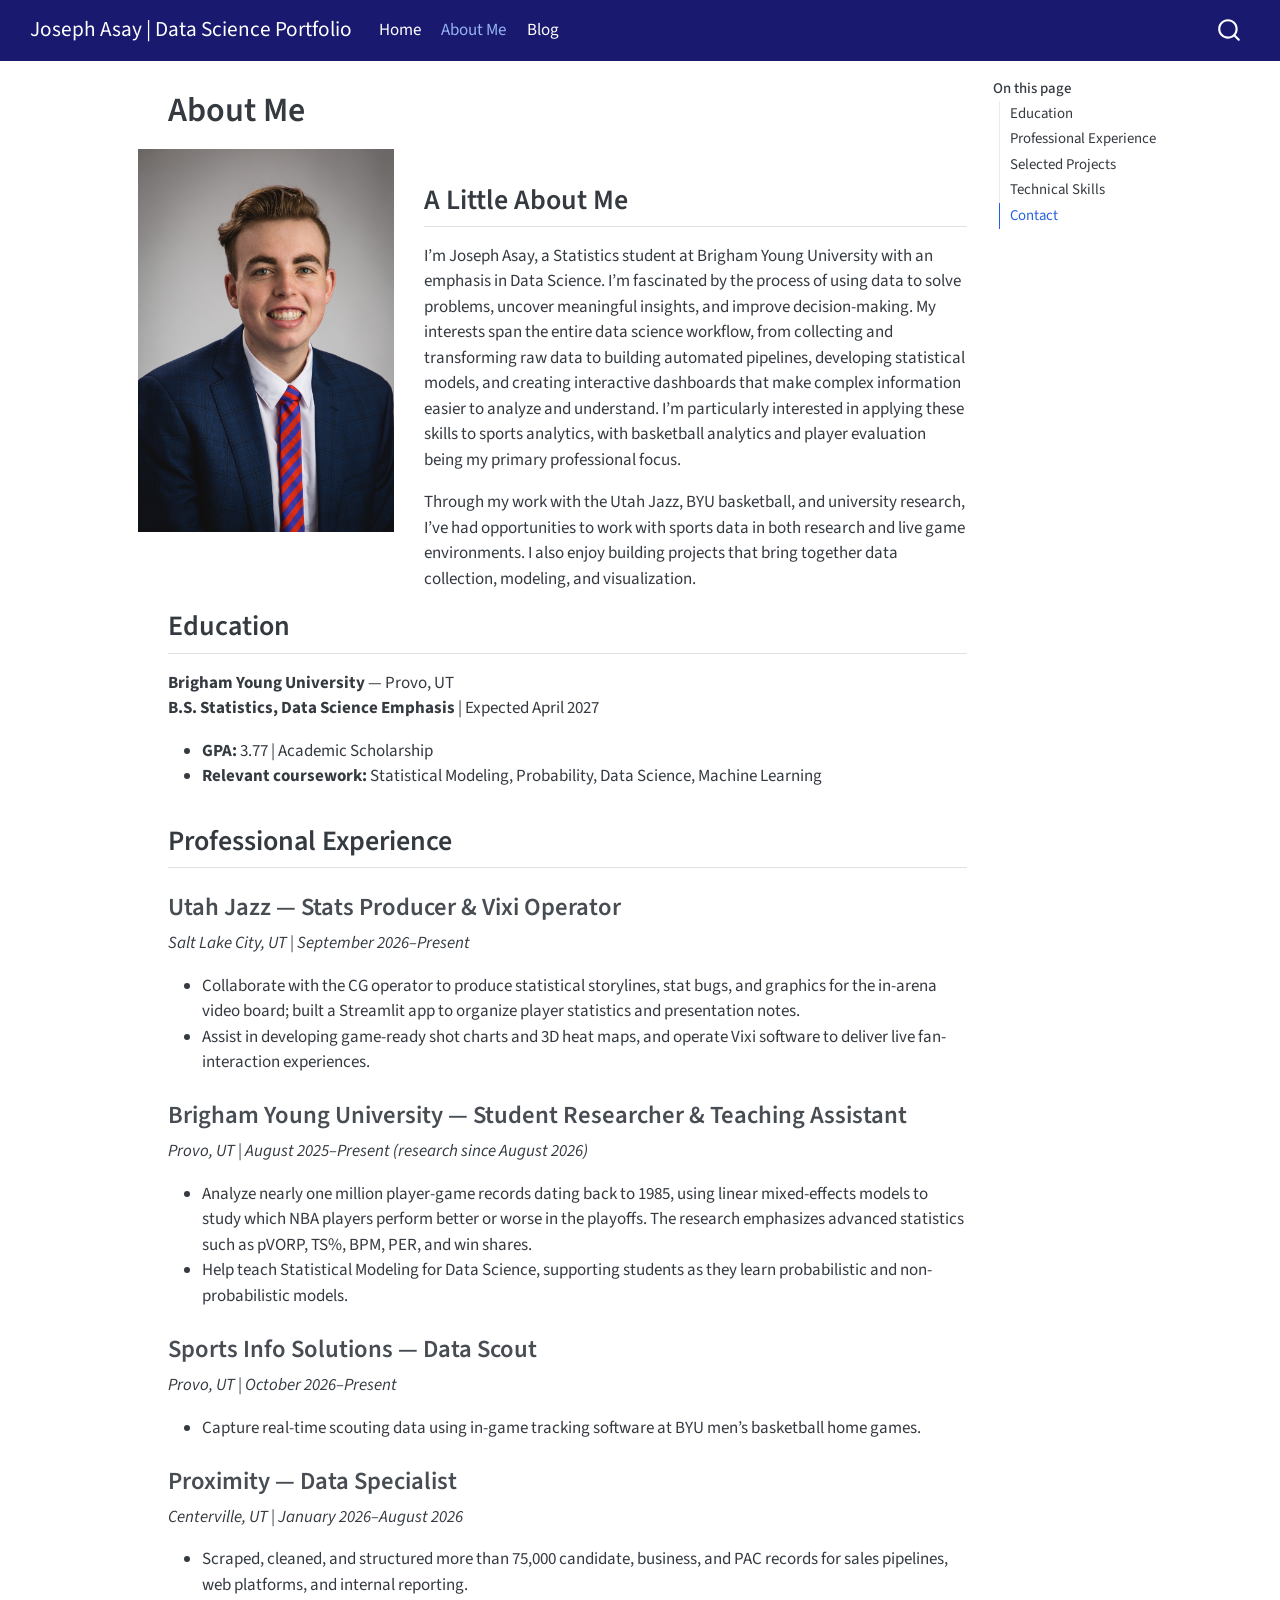
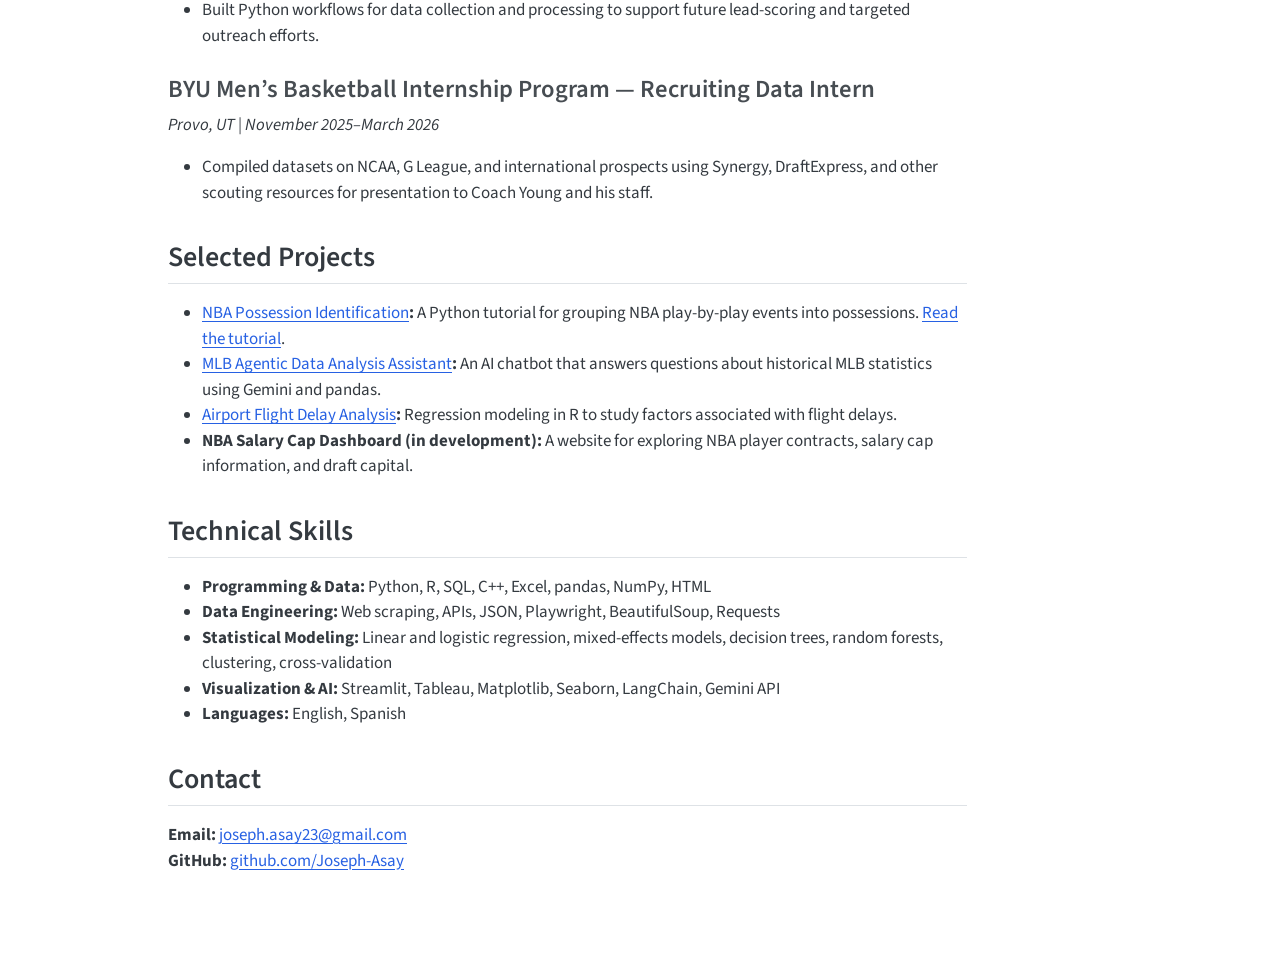
==== commit d4fc8ff9: "Rounded out my stated interests" ====
--- a/docs/about.html
+++ b/docs/about.html
@@ -166,7 +166,7 @@
 </div><div class="column" style="width:68%;">
 <section id="a-little-about-me" class="level2">
 <h2 class="anchored" data-anchor-id="a-little-about-me">A Little About Me</h2>
-<p>I’m Joseph Asay, a Statistics student at Brigham Young University with an emphasis in Data Science. My main professional interest is basketball analytics, particularly applying statistical models and data tools to player evaluation and performance.</p>
+<p>I’m Joseph Asay, a Statistics student at Brigham Young University with an emphasis in Data Science. I’m fascinated by the process of using data to solve problems, uncover meaningful insights, and improve decision-making. My interests span the entire data science workflow, from collecting and transforming raw data to building automated pipelines, developing statistical models, and creating interactive dashboards that make complex information easier to analyze and understand. I’m particularly interested in applying these skills to sports analytics, with basketball analytics and player evaluation being my primary professional focus.</p>
 <p>Through my work with the Utah Jazz, BYU basketball, and university research, I’ve had opportunities to work with sports data in both research and live game environments. I also enjoy building projects that bring together data collection, modeling, and visualization.</p>
 </section>
 </div>
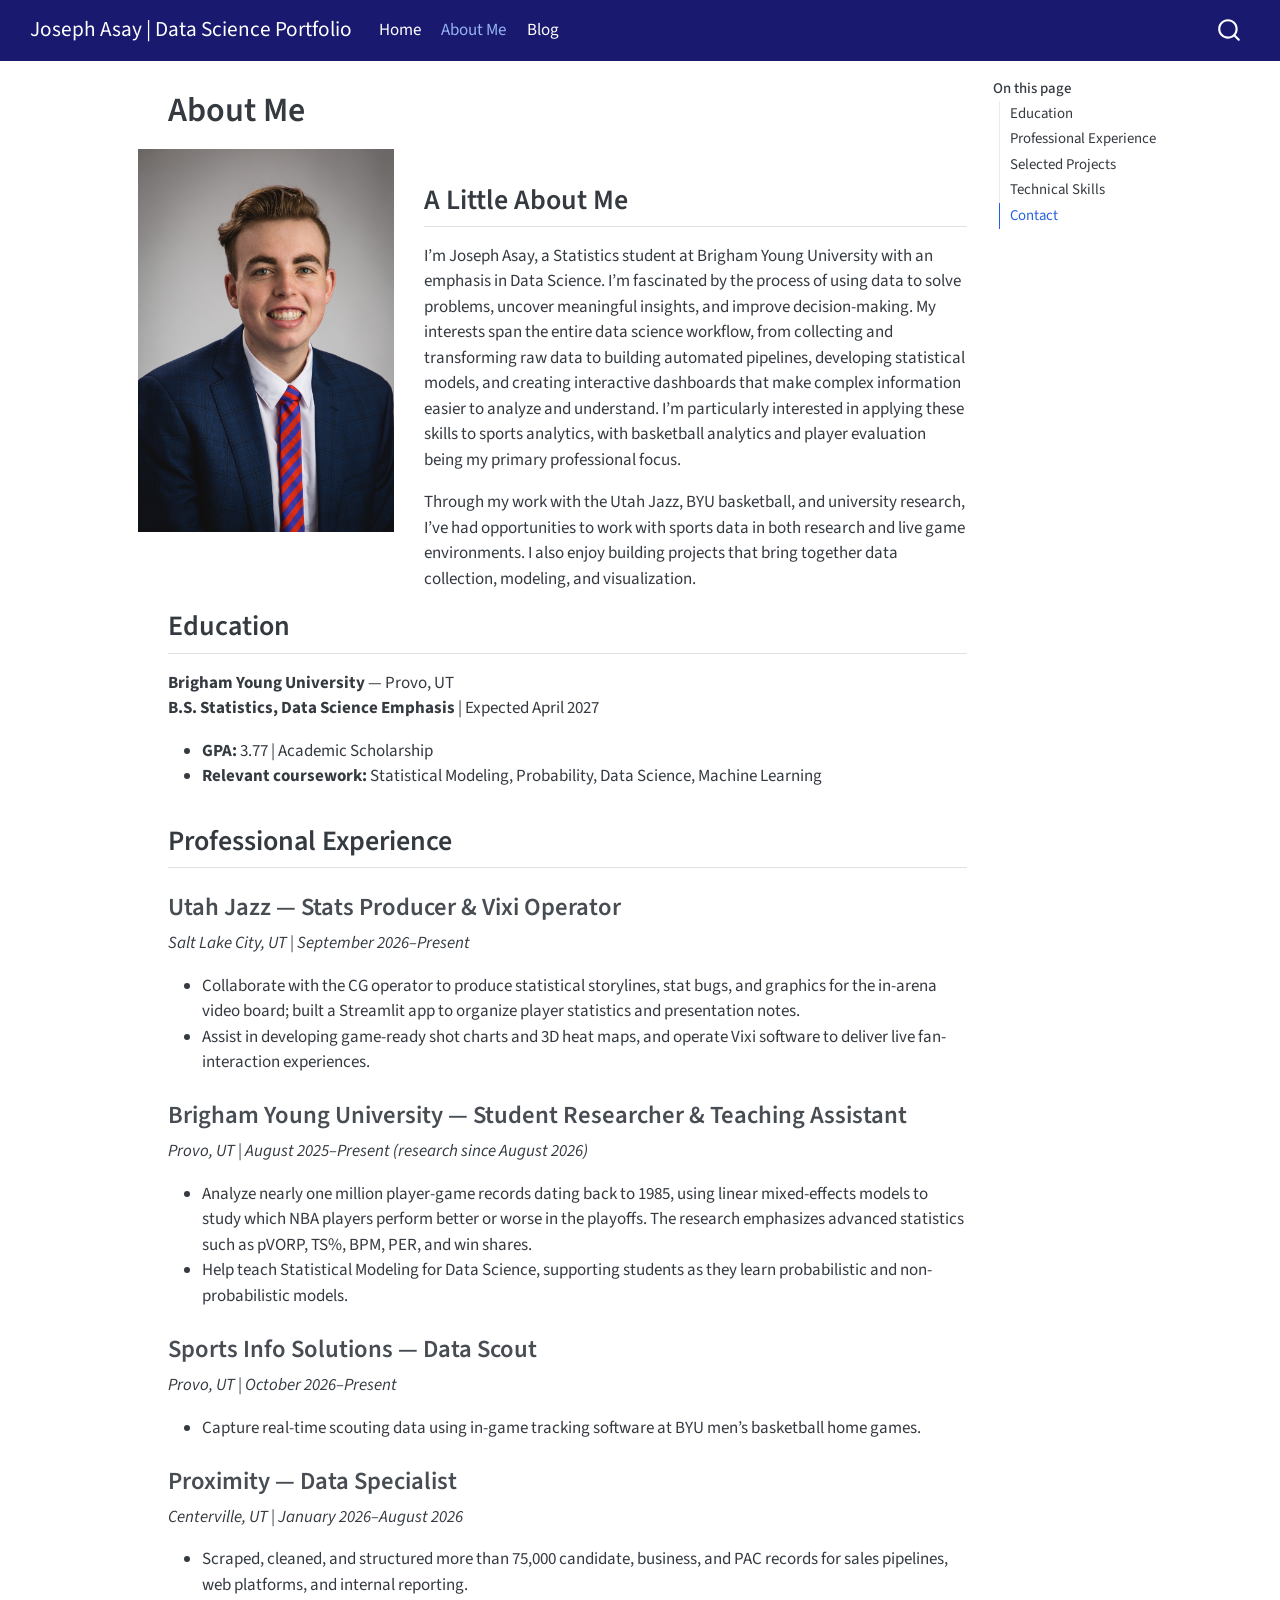
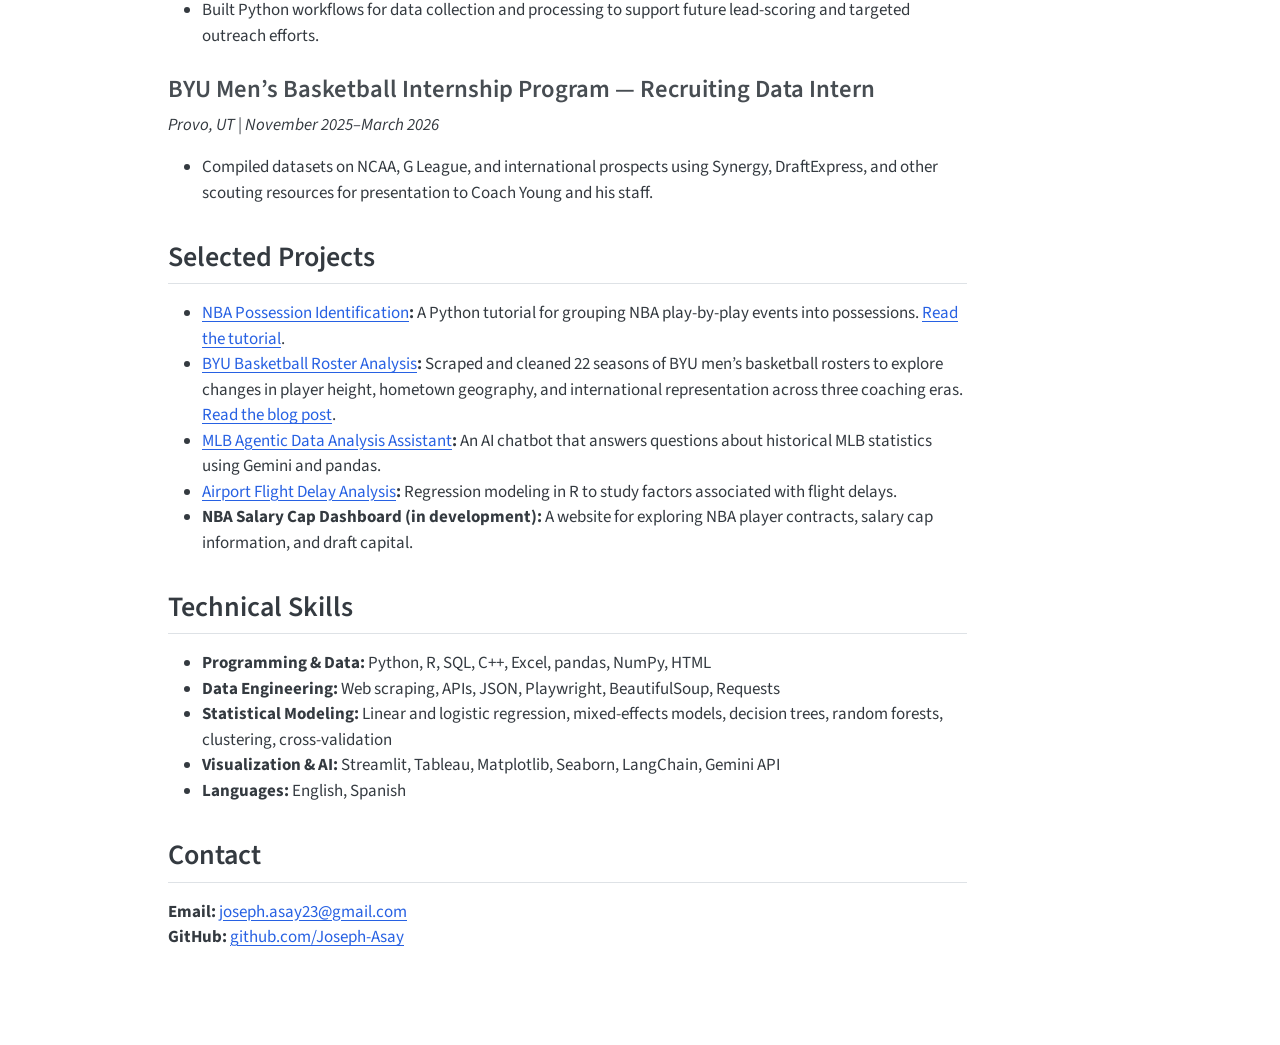
==== commit a9d3cb83: "Add BYU roster analysis blog and reorganize portfolio" ====
--- a/docs/about.html
+++ b/docs/about.html
@@ -224,7 +224,8 @@
 <section id="selected-projects" class="level2">
 <h2 class="anchored" data-anchor-id="selected-projects">Selected Projects</h2>
 <ul>
-<li><strong><a href="https://github.com/Joseph-Asay/github_pages_portfolio">NBA Possession Identification</a>:</strong> A Python tutorial for grouping NBA play-by-play events into possessions. <a href="./blog.html">Read the tutorial</a>.</li>
+<li><strong><a href="https://github.com/Joseph-Asay/github_pages_portfolio">NBA Possession Identification</a>:</strong> A Python tutorial for grouping NBA play-by-play events into possessions. <a href="./posts/nba-possessions.html">Read the tutorial</a>.</li>
+<li><strong><a href="https://github.com/Joseph-Asay/byu-basketball-roster-analysis">BYU Basketball Roster Analysis</a>:</strong> Scraped and cleaned 22 seasons of BYU men’s basketball rosters to explore changes in player height, hometown geography, and international representation across three coaching eras. <a href="./posts/byu-roster-analysis.html">Read the blog post</a>.</li>
 <li><strong><a href="https://github.com/Joseph-Asay/MLB_Agentic_Chatbot">MLB Agentic Data Analysis Assistant</a>:</strong> An AI chatbot that answers questions about historical MLB statistics using Gemini and pandas.</li>
 <li><strong><a href="https://github.com/Joseph-Asay/Flight_Delay_Analysis">Airport Flight Delay Analysis</a>:</strong> Regression modeling in R to study factors associated with flight delays.</li>
 <li><strong>NBA Salary Cap Dashboard (in development):</strong> A website for exploring NBA player contracts, salary cap information, and draft capital.</li>
